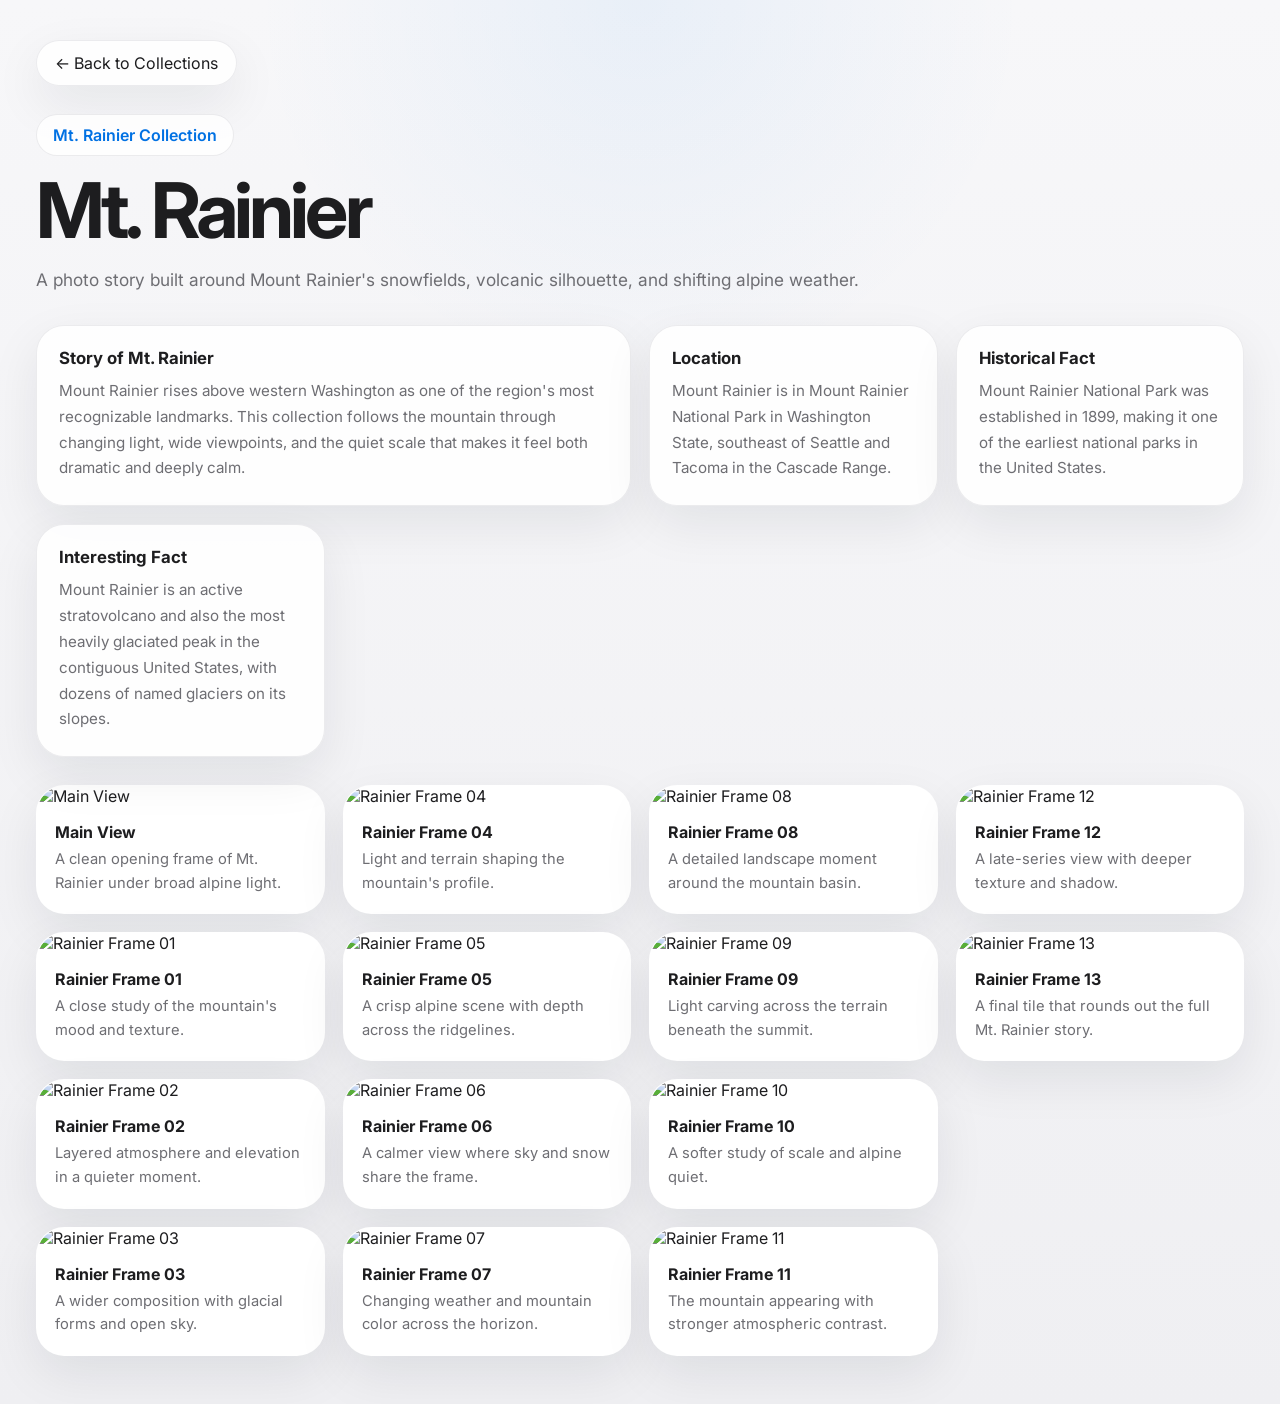
==== collection.html @ 61aec9ab "Add files via upload" ====
<!DOCTYPE html>
<html lang="en">
<head>
  <meta charset="UTF-8" />
  <meta name="viewport" content="width=device-width, initial-scale=1.0" />
  <title>Collection | therandomclicks.com</title>
  <link rel="preconnect" href="https://fonts.googleapis.com">
  <link rel="preconnect" href="https://fonts.gstatic.com" crossorigin>
  <link href="https://fonts.googleapis.com/css2?family=Inter:wght@300;400;500;600;700;800&display=swap" rel="stylesheet">
  <link rel="stylesheet" href="collection.css" />
</head>
<body>
  <header class="collection-header">
    <a href="index.html#locations" class="back-link">← Back to Collections</a>
    <div class="collection-intro">
      <p class="collection-eyebrow" id="collectionEyebrow">Collection</p>
      <h1 id="collectionTitle">Gallery Collection</h1>
      <p id="collectionDescription">Explore a curated set of photographs in this collection.</p>
    </div>
  </header>

  <main class="collection-main">
    <section class="collection-story" id="collectionStory" hidden>
      <div class="story-grid" id="storyGrid"></div>
    </section>
    <section class="collection-grid" id="collectionGrid"></section>
  </main>

  <script src="collection.js"></script>
</body>
</html>
---- collection.css ----
:root {
  --bg: #f5f5f7;
  --panel: #ffffff;
  --text: #1d1d1f;
  --muted: #6e6e73;
  --line: rgba(15, 23, 42, 0.08);
  --shadow: 0 18px 50px rgba(15, 23, 42, 0.08);
}

* {
  box-sizing: border-box;
  margin: 0;
  padding: 0;
}

body {
  font-family: "Inter", sans-serif;
  background:
    radial-gradient(circle at top, rgba(0, 113, 227, 0.06), transparent 25%),
    linear-gradient(180deg, #f7f7f9 0%, #efeff2 100%);
  color: var(--text);
}

a {
  color: inherit;
  text-decoration: none;
}

.collection-header {
  padding: 40px 36px 20px;
}

.back-link {
  display: inline-flex;
  align-items: center;
  gap: 8px;
  margin-bottom: 28px;
  padding: 12px 18px;
  border-radius: 999px;
  background: rgba(255, 255, 255, 0.86);
  border: 1px solid var(--line);
  box-shadow: var(--shadow);
}

.collection-intro {
  max-width: 860px;
}

.collection-eyebrow {
  display: inline-flex;
  padding: 10px 16px;
  margin-bottom: 18px;
  border-radius: 999px;
  background: rgba(255, 255, 255, 0.82);
  border: 1px solid var(--line);
  color: #0071e3;
  font-weight: 600;
}

.collection-intro h1 {
  font-size: clamp(2.6rem, 6vw, 5.2rem);
  line-height: 0.96;
  letter-spacing: -0.05em;
  margin-bottom: 16px;
}

.collection-intro p:last-child {
  color: var(--muted);
  font-size: 1.08rem;
  line-height: 1.8;
}

.collection-main {
  padding: 10px 36px 48px;
}

.collection-story {
  margin-bottom: 28px;
}

.story-grid {
  display: grid;
  grid-template-columns: repeat(4, minmax(0, 1fr));
  gap: 18px;
}

.story-card {
  background: rgba(255, 255, 255, 0.88);
  border: 1px solid var(--line);
  border-radius: 28px;
  padding: 22px 22px 24px;
  box-shadow: var(--shadow);
}

.story-card h2,
.story-card h3 {
  font-size: 1.05rem;
  margin-bottom: 10px;
}

.story-card p {
  color: var(--muted);
  line-height: 1.7;
  font-size: 0.95rem;
}

.story-card.story-lead {
  grid-column: span 2;
}

.collection-grid {
  columns: 4 260px;
  column-gap: 18px;
}

.collection-tile {
  break-inside: avoid;
  margin-bottom: 18px;
  border-radius: 28px;
  overflow: hidden;
  background: var(--panel);
  border: 1px solid rgba(255, 255, 255, 0.9);
  box-shadow: var(--shadow);
}

.collection-tile img {
  width: 100%;
  display: block;
}

.collection-tile figcaption {
  padding: 16px 18px 18px;
}

.collection-tile h3 {
  font-size: 1rem;
  margin-bottom: 6px;
}

.collection-tile p {
  color: var(--muted);
  line-height: 1.6;
  font-size: 0.92rem;
}

@media (max-width: 860px) {
  .collection-header,
  .collection-main {
    padding-left: 20px;
    padding-right: 20px;
  }

  .story-grid {
    grid-template-columns: 1fr 1fr;
  }

  .story-card.story-lead {
    grid-column: span 2;
  }

  .collection-grid {
    columns: 2 220px;
  }
}

@media (max-width: 560px) {
  .story-grid {
    grid-template-columns: 1fr;
  }

  .story-card.story-lead {
    grid-column: span 1;
  }

  .collection-grid {
    columns: 1;
  }
}
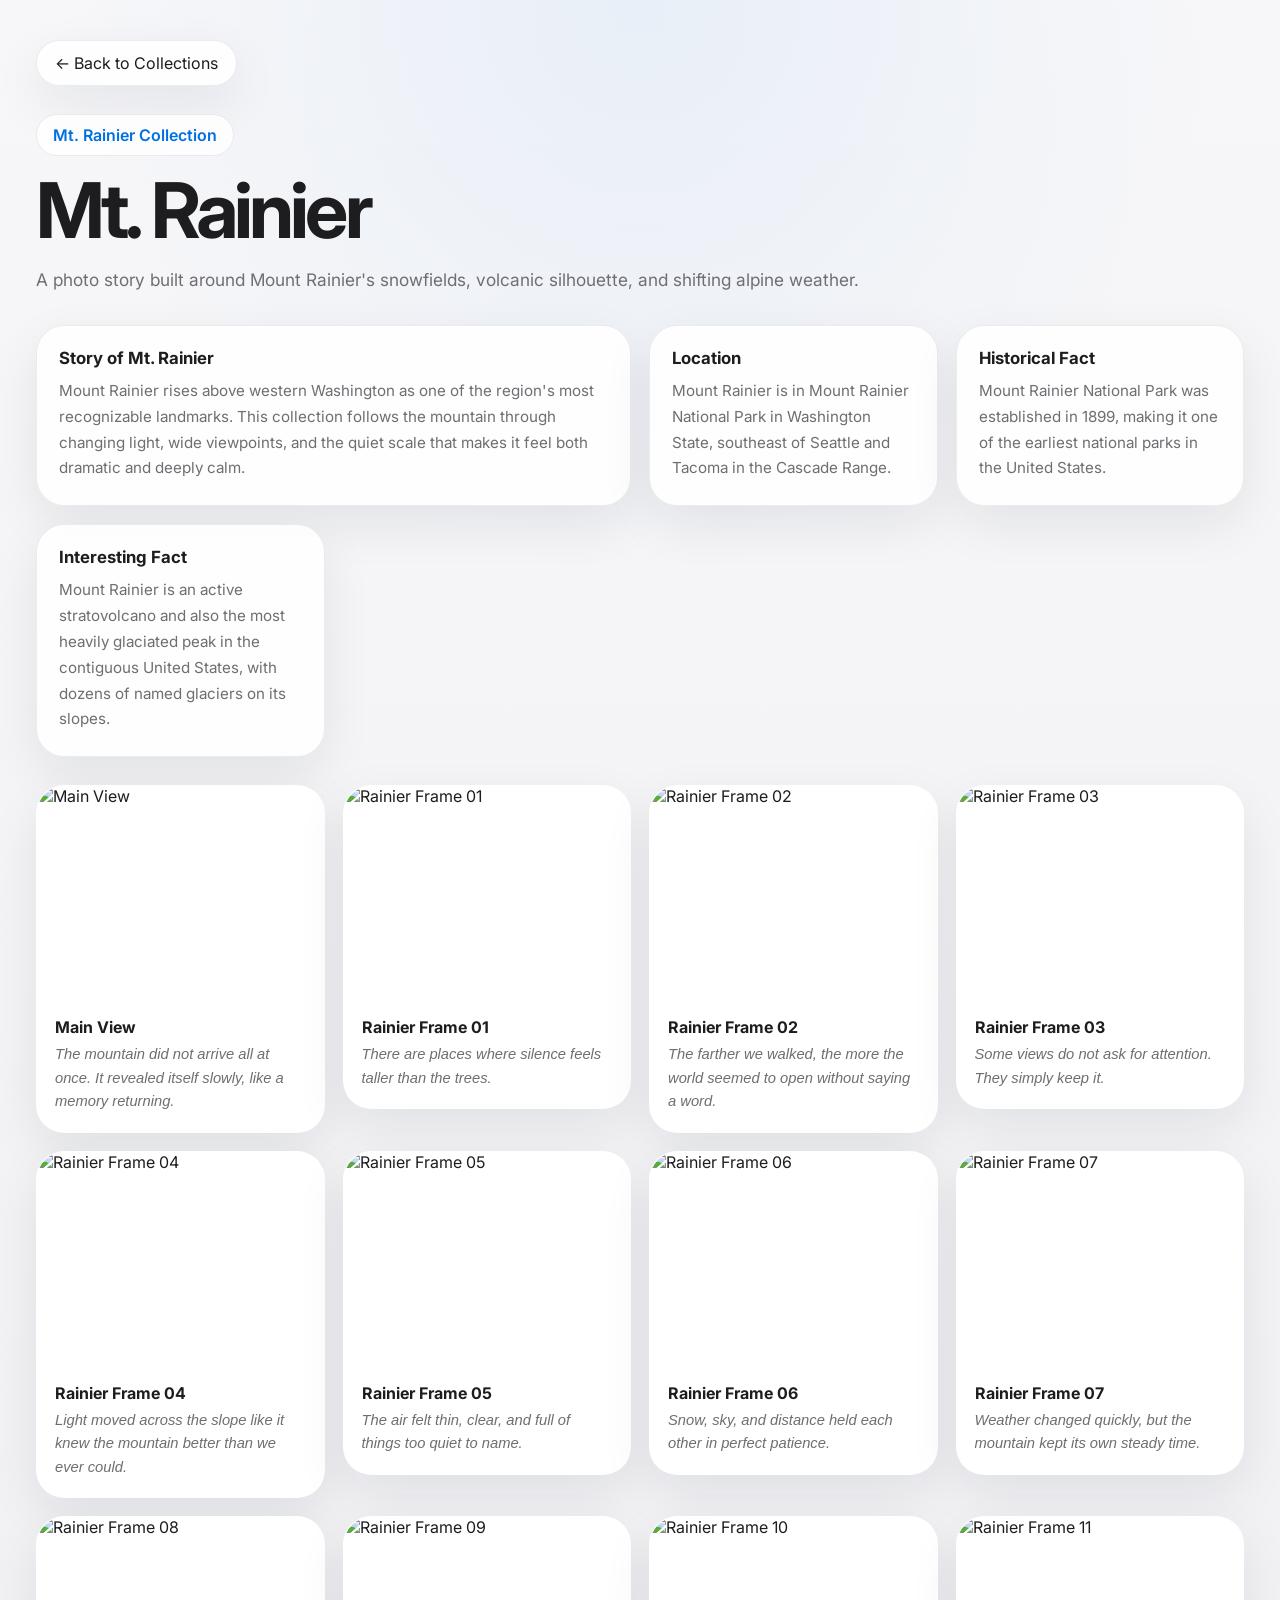
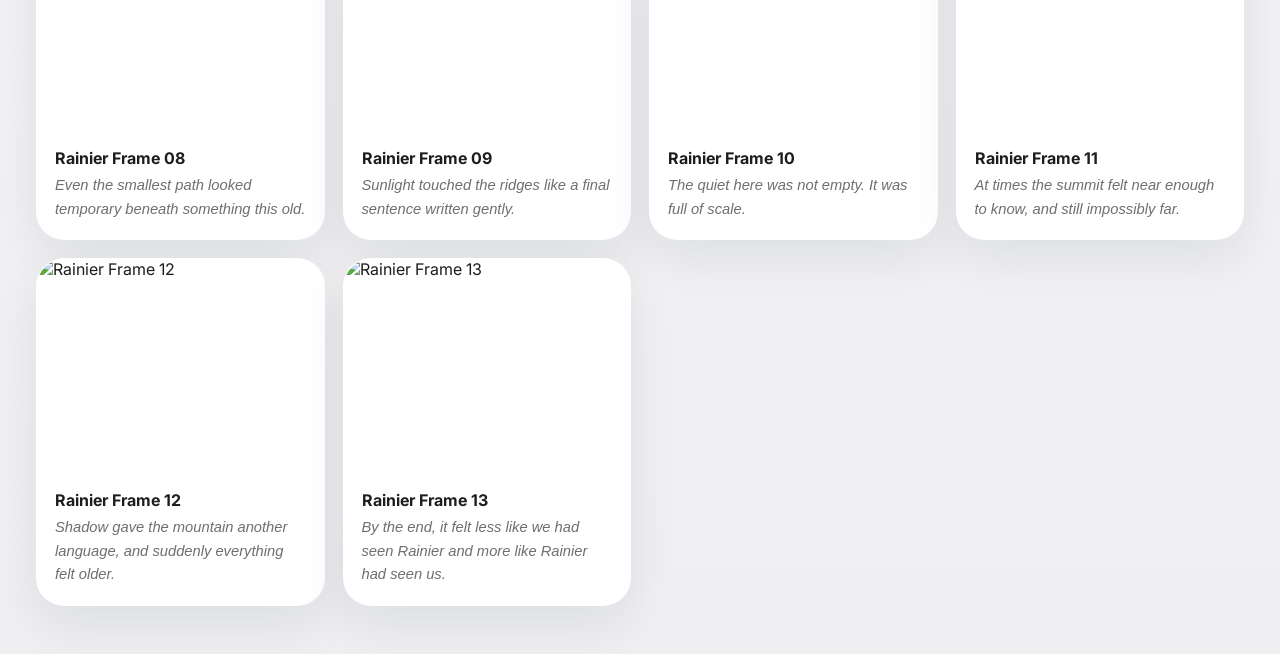
==== commit 17754a74: "Collection full screen + Frame Description Update" ====
--- a/collection.html
+++ b/collection.html
@@ -26,6 +26,20 @@
     <section class="collection-grid" id="collectionGrid"></section>
   </main>
 
+  <div class="lightbox" id="lightbox" hidden aria-hidden="true">
+    <button class="lightbox-close" id="lightboxClose" type="button" aria-label="Close gallery">×</button>
+    <button class="lightbox-fullscreen" id="lightboxFullscreen" type="button" aria-label="Open fullscreen">⛶</button>
+    <button class="lightbox-nav lightbox-prev" id="lightboxPrev" type="button" aria-label="Previous image">‹</button>
+    <div class="lightbox-dialog" role="dialog" aria-modal="true" aria-label="Image gallery">
+      <img class="lightbox-image" id="lightboxImage" src="" alt="">
+      <div class="lightbox-caption">
+        <h2 id="lightboxTitle"></h2>
+        <p id="lightboxDescription"></p>
+      </div>
+    </div>
+    <button class="lightbox-nav lightbox-next" id="lightboxNext" type="button" aria-label="Next image">›</button>
+  </div>
+
   <script src="collection.js"></script>
 </body>
 </html>
--- a/collection.css
+++ b/collection.css
@@ -109,23 +109,32 @@
 }
 
 .collection-grid {
-  columns: 4 260px;
-  column-gap: 18px;
+  display: grid;
+  grid-template-columns: repeat(4, minmax(0, 1fr));
+  gap: 18px;
+  align-items: start;
 }
 
 .collection-tile {
-  break-inside: avoid;
-  margin-bottom: 18px;
   border-radius: 28px;
   overflow: hidden;
   background: var(--panel);
   border: 1px solid rgba(255, 255, 255, 0.9);
   box-shadow: var(--shadow);
+  cursor: pointer;
+  transition: transform 0.25s ease, box-shadow 0.25s ease;
+}
+
+.collection-tile:hover {
+  transform: translateY(-4px);
+  box-shadow: 0 24px 60px rgba(15, 23, 42, 0.12);
 }
 
 .collection-tile img {
   width: 100%;
   display: block;
+  aspect-ratio: 4 / 3;
+  object-fit: cover;
 }
 
 .collection-tile figcaption {
@@ -141,6 +150,110 @@
   color: var(--muted);
   line-height: 1.6;
   font-size: 0.92rem;
+}
+
+.collection-tile .frame-note {
+  font-style: italic;
+}
+
+.lightbox {
+  position: fixed;
+  inset: 0;
+  z-index: 1200;
+  display: flex;
+  align-items: center;
+  justify-content: center;
+  gap: 20px;
+  padding: 16px;
+  background: rgba(8, 10, 18, 0.88);
+  backdrop-filter: blur(20px);
+}
+
+.lightbox[hidden] {
+  display: none;
+}
+
+.lightbox-dialog {
+  width: min(1500px, 100%);
+  max-height: calc(100vh - 20px);
+  display: flex;
+  flex-direction: column;
+  background: rgba(12, 15, 24, 0.92);
+  border: 1px solid rgba(255, 255, 255, 0.12);
+  border-radius: 28px;
+  overflow: hidden;
+  box-shadow: 0 28px 80px rgba(0, 0, 0, 0.35);
+}
+
+.lightbox-image {
+  width: 100%;
+  height: calc(100vh - 92px);
+  max-height: calc(100vh - 92px);
+  background: #05070d;
+  object-fit: contain;
+}
+
+.lightbox-caption {
+  padding: 12px 18px 14px;
+  color: #f3f5fb;
+}
+
+.lightbox-caption h2 {
+  font-size: 1rem;
+  margin-bottom: 4px;
+}
+
+.lightbox-caption p {
+  color: rgba(243, 245, 251, 0.72);
+  line-height: 1.45;
+  font-size: 0.92rem;
+}
+
+.lightbox-close,
+.lightbox-fullscreen,
+.lightbox-nav {
+  border: 0;
+  color: #ffffff;
+  cursor: pointer;
+  transition: transform 0.2s ease, background 0.2s ease, opacity 0.2s ease;
+}
+
+.lightbox-close,
+.lightbox-fullscreen {
+  position: absolute;
+  top: 20px;
+  width: 48px;
+  height: 48px;
+  border-radius: 999px;
+  background: rgba(255, 255, 255, 0.14);
+  line-height: 1;
+}
+
+.lightbox-close {
+  right: 20px;
+  font-size: 1.9rem;
+}
+
+.lightbox-fullscreen {
+  right: 76px;
+  font-size: 1.35rem;
+}
+
+.lightbox-nav {
+  width: 56px;
+  height: 56px;
+  flex: 0 0 56px;
+  border-radius: 999px;
+  background: rgba(255, 255, 255, 0.14);
+  font-size: 2rem;
+  line-height: 1;
+}
+
+.lightbox-close:hover,
+.lightbox-fullscreen:hover,
+.lightbox-nav:hover {
+  transform: scale(1.04);
+  background: rgba(255, 255, 255, 0.22);
 }
 
 @media (max-width: 860px) {
@@ -159,7 +272,15 @@
   }
 
   .collection-grid {
-    columns: 2 220px;
+    grid-template-columns: repeat(2, minmax(0, 1fr));
+  }
+
+  .lightbox {
+    padding: 12px;
+  }
+
+  .lightbox-dialog {
+    max-height: calc(100vh - 16px);
   }
 }
 
@@ -173,6 +294,50 @@
   }
 
   .collection-grid {
-    columns: 1;
-  }
-}
+    grid-template-columns: 1fr;
+  }
+
+  .lightbox {
+    gap: 12px;
+    padding: 10px;
+  }
+
+  .lightbox-dialog {
+    border-radius: 22px;
+  }
+
+  .lightbox-image {
+    height: calc(100vh - 140px);
+    max-height: calc(100vh - 140px);
+  }
+
+  .lightbox-caption {
+    padding: 10px 14px 12px;
+  }
+
+  .lightbox-nav {
+    position: absolute;
+    bottom: 18px;
+    width: 50px;
+    height: 50px;
+    font-size: 1.8rem;
+  }
+
+  .lightbox-prev {
+    left: 18px;
+  }
+
+  .lightbox-next {
+    right: 18px;
+  }
+
+  .lightbox-close {
+    top: 16px;
+    right: 16px;
+  }
+
+  .lightbox-fullscreen {
+    top: 16px;
+    right: 72px;
+  }
+}
